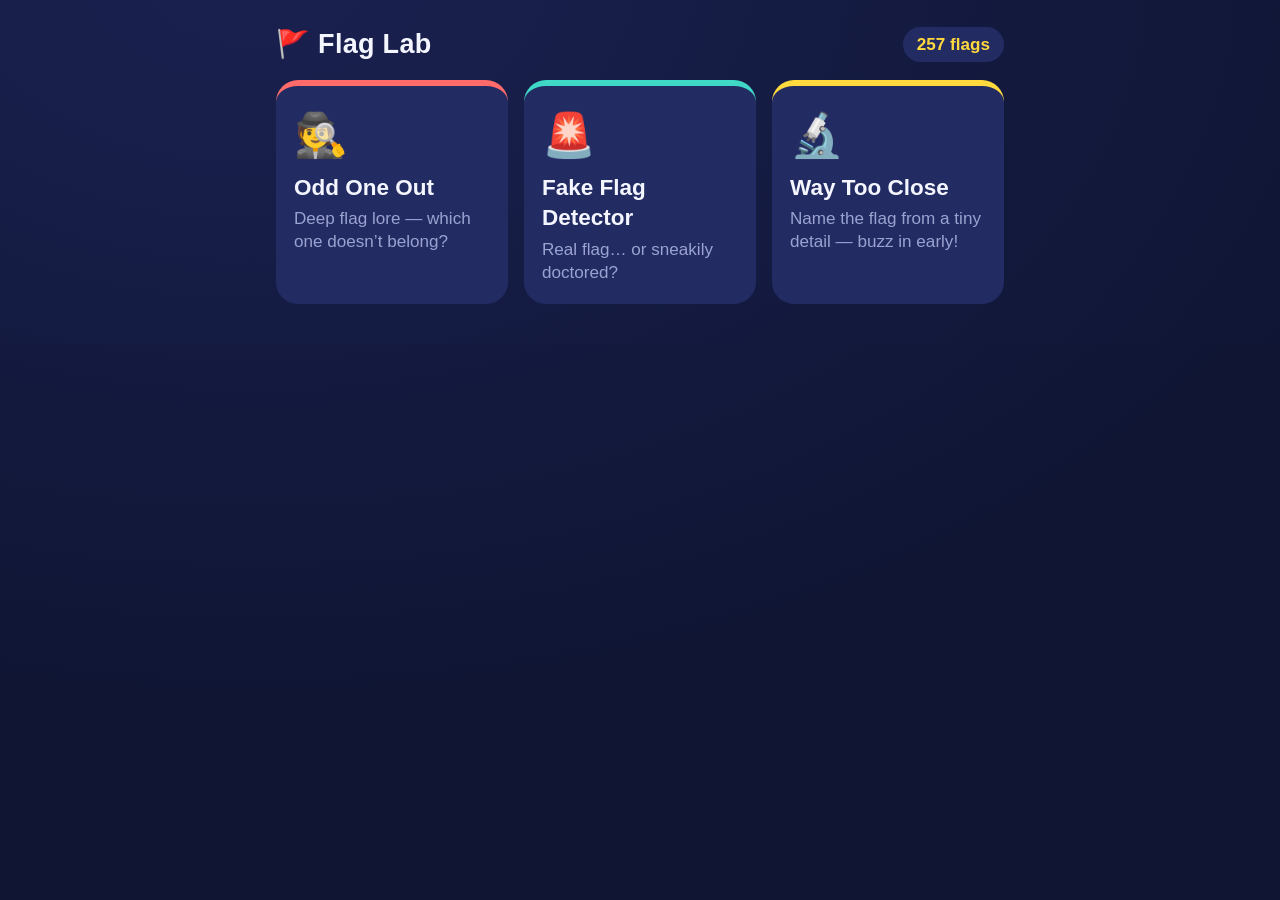
==== index.html @ dd0ff898 "Flag Lab: offline PWA of deep-lore flag games Modular launcher plus three games (Odd One Out, Fake F" ====
<!DOCTYPE html>
<html lang="en">
<head>
  <meta charset="UTF-8" />
  <meta name="viewport" content="width=device-width, initial-scale=1.0, viewport-fit=cover" />
  <title>Flag Lab</title>
  <meta name="theme-color" content="#0f1533" />
  <link rel="manifest" href="manifest.webmanifest" />
  <link rel="icon" href="icon.svg" type="image/svg+xml" />
  <link rel="apple-touch-icon" href="icon-512.png" />
  <link rel="stylesheet" href="css/style.css" />
</head>
<body>
  <div class="wrap">
    <header class="app">
      <h1>🚩 Flag Lab</h1>
      <span class="pill" id="flag-count"></span>
    </header>
    <main class="tiles" id="tiles"></main>
  </div>

  <script>const ROOT = '.';</script>
  <script src="js/common.js"></script>
  <script src="js/registry.js"></script>
  <script>
    const tiles = document.getElementById('tiles');
    for (const g of GAMES) {
      const a = el('a', 'tile');
      a.href = `games/${g.id}/index.html`;
      a.style.setProperty('--tile-color', g.color);
      a.append(
        el('span', 'emoji', g.emoji),
        el('h2', '', g.title),
        el('p', '', g.blurb),
      );
      const best = getBest(g.bestKey);
      if (best > 0) a.append(el('div', 'best', g.bestLabel(best)));
      tiles.append(a);
    }

    FLAG_NAMES.then((names) => {
      document.getElementById('flag-count').textContent =
        `${Object.keys(names).length} flags`;
    });

    if ('serviceWorker' in navigator) {
      navigator.serviceWorker.register('sw.js');
    }
  </script>
</body>
</html>
---- css/style.css ----
:root {
  --bg: #0f1533;
  --bg2: #1a2150;
  --card: #232b63;
  --card-hi: #2e3778;
  --text: #f4f6ff;
  --muted: #9aa3d0;
  --red: #ff6b6b;
  --teal: #3fd8c7;
  --yellow: #ffd93d;
  --green: #51e08a;
  --purple: #b28bff;
  --radius: 22px;
}

* { box-sizing: border-box; -webkit-tap-highlight-color: transparent; }

html, body {
  margin: 0;
  min-height: 100%;
  background: radial-gradient(1200px 800px at 20% -10%, var(--bg2), var(--bg));
  color: var(--text);
  font-family: ui-rounded, "SF Pro Rounded", -apple-system, "Segoe UI", Roboto, sans-serif;
  font-size: 18px;
  line-height: 1.35;
}

.wrap {
  max-width: 760px;
  margin: 0 auto;
  padding: 18px 16px 40px;
}

/* ---------- header ---------- */
header.app {
  display: flex;
  align-items: center;
  gap: 12px;
  padding: 8px 0 18px;
}
header.app h1 {
  font-size: 1.5rem;
  margin: 0;
  letter-spacing: 0.3px;
  flex: 1;
}
.back {
  text-decoration: none;
  color: var(--text);
  background: var(--card);
  border-radius: 14px;
  padding: 8px 14px;
  font-weight: 700;
  font-size: 1rem;
  border: 2px solid transparent;
}
.back:active { transform: scale(0.96); }
.pill {
  background: var(--card);
  border-radius: 999px;
  padding: 6px 14px;
  font-weight: 800;
  font-size: 0.95rem;
  color: var(--yellow);
  white-space: nowrap;
}

/* ---------- launcher tiles ---------- */
.tiles {
  display: grid;
  grid-template-columns: repeat(auto-fill, minmax(210px, 1fr));
  gap: 16px;
}
.tile {
  display: block;
  text-decoration: none;
  color: var(--text);
  background: var(--card);
  border-radius: var(--radius);
  padding: 20px 18px;
  border-top: 6px solid var(--tile-color, var(--teal));
  transition: transform 0.12s ease, background 0.12s ease;
}
.tile:hover { background: var(--card-hi); transform: translateY(-3px); }
.tile:active { transform: scale(0.97); }
.tile .emoji { font-size: 2.4rem; display: block; margin-bottom: 8px; }
.tile h2 { margin: 0 0 4px; font-size: 1.25rem; }
.tile p { margin: 0; color: var(--muted); font-size: 0.95rem; }
.tile .best { margin-top: 10px; font-size: 0.85rem; color: var(--yellow); font-weight: 700; }
.tile.soon { opacity: 0.45; pointer-events: none; }

/* ---------- game shared ---------- */
.prompt {
  font-size: 1.25rem;
  font-weight: 800;
  margin: 6px 0 18px;
  text-align: center;
  text-wrap: balance;
}

.choices { display: grid; grid-template-columns: 1fr 1fr; gap: 14px; }
@media (max-width: 480px) { .choices.text-only { grid-template-columns: 1fr; } }

.choice {
  background: var(--card);
  border: 3px solid transparent;
  border-radius: var(--radius);
  padding: 14px;
  color: var(--text);
  font: inherit;
  font-weight: 700;
  cursor: pointer;
  display: flex;
  flex-direction: column;
  align-items: center;
  gap: 10px;
  transition: transform 0.1s ease, border-color 0.1s ease;
}
.choice:hover { background: var(--card-hi); }
.choice:active { transform: scale(0.96); }
.choice img {
  width: 100%;
  max-width: 220px;
  aspect-ratio: 4 / 3;
  object-fit: contain;
  filter: drop-shadow(0 3px 8px rgba(0, 0, 0, 0.45));
}
.choice.correct { border-color: var(--green); background: #1d4d38; }
.choice.wrong { border-color: var(--red); background: #55283a; }
.choice:disabled { cursor: default; }
.choice:disabled:hover { background: var(--card); }
.choice.correct:disabled:hover { background: #1d4d38; }
.choice.wrong:disabled:hover { background: #55283a; }

.fact {
  background: var(--card);
  border-left: 6px solid var(--yellow);
  border-radius: 14px;
  padding: 12px 16px;
  margin: 18px 0 0;
  font-size: 1rem;
  color: var(--text);
  animation: rise 0.25s ease;
}
.fact.bad { border-left-color: var(--red); }
.fact b { color: var(--yellow); }

.big-btn {
  display: block;
  width: 100%;
  margin-top: 18px;
  background: var(--teal);
  color: #05221e;
  border: none;
  border-radius: var(--radius);
  padding: 16px;
  font: inherit;
  font-size: 1.2rem;
  font-weight: 900;
  cursor: pointer;
}
.big-btn:active { transform: scale(0.97); }
.big-btn.alt { background: var(--purple); color: #1d0f3d; }

.status-row {
  display: flex;
  justify-content: space-between;
  align-items: center;
  gap: 10px;
  margin-bottom: 14px;
  font-weight: 800;
  color: var(--muted);
}

.end-card {
  text-align: center;
  background: var(--card);
  border-radius: var(--radius);
  padding: 34px 20px;
  animation: rise 0.3s ease;
}
.end-card .big { font-size: 3rem; margin: 6px 0; }
.end-card .msg { color: var(--muted); margin-bottom: 8px; }
.end-card .record { color: var(--yellow); font-weight: 900; }

/* ---------- fake flag detector ---------- */
.flag-stage {
  background: var(--card);
  border-radius: var(--radius);
  padding: 26px 18px;
  display: flex;
  flex-direction: column;
  align-items: center;
  gap: 14px;
}
.flag-stage .country { font-size: 1.3rem; font-weight: 900; text-align: center; }
.flag-stage img {
  width: min(100%, 400px);
  aspect-ratio: 3 / 2;
  object-fit: contain;
  filter: drop-shadow(0 6px 16px rgba(0, 0, 0, 0.5));
}
.verdict-row { display: grid; grid-template-columns: 1fr 1fr; gap: 14px; margin-top: 16px; }
.verdict-row .choice { font-size: 1.3rem; padding: 18px; }

/* ---------- zoom game ---------- */
.zoom-window {
  width: min(100%, 420px);
  aspect-ratio: 4 / 3;
  margin: 0 auto 16px;
  border-radius: var(--radius);
  overflow: hidden;
  background: #000;
  border: 4px solid var(--card-hi);
  position: relative;
}
.zoom-window img {
  position: absolute;
  width: 100%;
  height: 100%;
  object-fit: cover;
  will-change: transform;
}
.zoom-meter {
  text-align: center;
  font-weight: 900;
  color: var(--yellow);
  margin-bottom: 12px;
  font-size: 1.05rem;
}

/* ---------- landscape lock ---------- */
/* Shown by CSS alone: portrait + touch device = "rotate your phone".
   Desktop windows (fine pointer) never see it. */
.rotate-overlay {
  display: none;
  position: fixed;
  inset: 0;
  z-index: 99;
  background: radial-gradient(1200px 800px at 20% -10%, var(--bg2), var(--bg));
  flex-direction: column;
  align-items: center;
  justify-content: center;
  gap: 14px;
  text-align: center;
  font-size: 1.4rem;
  font-weight: 900;
  padding: 30px;
}
.rotate-overlay .spin {
  font-size: 3.2rem;
  animation: turn 1.8s ease-in-out infinite;
}
@keyframes turn {
  0%, 25% { transform: rotate(0); }
  65%, 100% { transform: rotate(90deg); }
}
@media (orientation: portrait) and (pointer: coarse) {
  .rotate-overlay { display: flex; }
}

/* Short-and-wide phone screens (e.g. 915x412): side-by-side layouts */
@media (orientation: landscape) and (max-height: 560px) {
  html, body { font-size: 16px; }
  .wrap { max-width: 980px; padding: 8px 16px 20px; }
  header.app { padding: 2px 0 10px; }
  header.app h1 { font-size: 1.15rem; }
  .back { padding: 6px 12px; font-size: 0.9rem; }
  .status-row { margin-bottom: 8px; font-size: 0.9rem; }
  .prompt { font-size: 1.05rem; margin: 0 0 10px; }
  .fact { margin-top: 12px; font-size: 0.95rem; }
  .big-btn { margin-top: 12px; padding: 12px; font-size: 1.05rem; }
  .end-card { padding: 20px; }
  .end-card .big { font-size: 2rem; margin: 2px 0; }

  /* Odd One Out: all four options in one row */
  .g-odd .choices { grid-template-columns: repeat(4, 1fr); gap: 10px; }
  .g-odd .choices.text-only { grid-template-columns: 1fr 1fr; }
  .g-odd .choice { padding: 10px; font-size: 0.9rem; gap: 6px; }
  .g-odd .choice img { max-width: 150px; }

  /* Fake Flag Detector: flag on the left, verdict on the right */
  .g-fake #stage {
    display: grid;
    grid-template-columns: minmax(0, 1.15fr) minmax(0, 1fr);
    gap: 0 14px;
    align-items: start;
  }
  .g-fake #stage > .flag-stage:first-child { grid-column: 1; grid-row: 1 / span 8; }
  .g-fake #stage > .flag-stage:first-child img { width: min(100%, 360px); }
  .g-fake .verdict-row,
  .g-fake .fact,
  .g-fake .big-btn,
  .g-fake #stage > .flag-stage:not(:first-child) { grid-column: 2; }
  .g-fake .verdict-row { margin-top: 0; }
  .g-fake .verdict-row .choice { font-size: 1.1rem; padding: 14px; }
  .g-fake .flag-stage { padding: 16px 14px; gap: 8px; }
  .g-fake .flag-stage .country { font-size: 1.1rem; }
  .g-fake #stage > .flag-stage:not(:first-child) img { width: min(100%, 220px); }
  .g-fake .end-card { grid-column: 1 / -1; }

  /* Way Too Close: zoom window left, answers right */
  .g-zoom #stage {
    display: grid;
    grid-template-columns: minmax(0, 1fr) minmax(0, 1.1fr);
    gap: 0 14px;
    align-items: start;
  }
  .g-zoom .zoom-window {
    grid-column: 1;
    grid-row: 1;
    width: 100%;
    margin: 0 0 8px;
    aspect-ratio: auto;
    height: calc(100vh - 165px);
    min-height: 170px;
  }
  .g-zoom .zoom-meter { grid-column: 1; grid-row: 2; margin-bottom: 8px; }
  .g-zoom #stage .choices { grid-column: 2; grid-row: 1 / span 2; gap: 10px; }
  .g-zoom .choice { padding: 12px; font-size: 0.95rem; }
  .g-zoom .fact, .g-zoom .big-btn { grid-column: 2; }
  .g-zoom .end-card { grid-column: 1 / -1; }
}

@keyframes rise {
  from { opacity: 0; transform: translateY(10px); }
  to { opacity: 1; transform: none; }
}
@keyframes pop {
  0% { transform: scale(1); }
  40% { transform: scale(1.15); }
  100% { transform: scale(1); }
}
.pop { animation: pop 0.3s ease; }
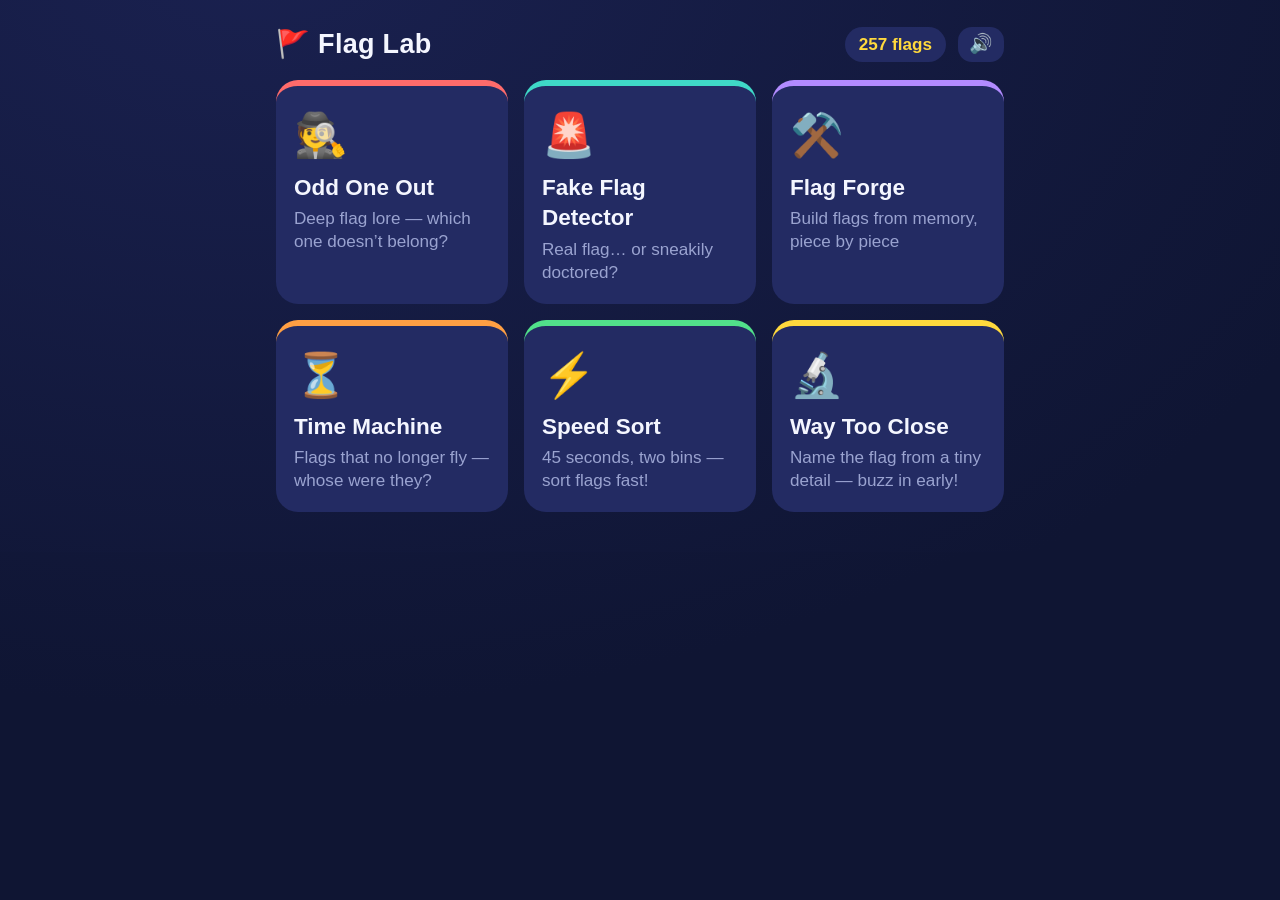
==== commit e23fb5f1: "Add Speed Sort game and synthesized music + sound effects Speed Sort: 45-second binary sorting acros" ====
--- a/index.html
+++ b/index.html
@@ -21,6 +21,7 @@
 
   <script>const ROOT = '.';</script>
   <script src="js/common.js"></script>
+  <script src="js/music.js"></script>
   <script src="js/registry.js"></script>
   <script>
     const tiles = document.getElementById('tiles');
--- a/css/style.css
+++ b/css/style.css
@@ -227,6 +227,160 @@
   color: var(--yellow);
   margin-bottom: 12px;
   font-size: 1.05rem;
+}
+
+/* ---------- music toggle ---------- */
+.music-btn {
+  background: var(--card);
+  border: none;
+  border-radius: 14px;
+  padding: 8px 11px;
+  font-size: 1.05rem;
+  cursor: pointer;
+  line-height: 1;
+}
+.music-btn:active { transform: scale(0.92); }
+
+/* ---------- speed sort ---------- */
+.timer-track {
+  height: 10px;
+  background: var(--card);
+  border-radius: 999px;
+  overflow: hidden;
+  margin-bottom: 12px;
+}
+.timer-fill {
+  height: 100%;
+  width: 100%;
+  background: linear-gradient(90deg, var(--teal), var(--yellow));
+  border-radius: 999px;
+}
+.sort-arena {
+  display: grid;
+  grid-template-columns: 1fr minmax(0, 1.3fr) 1fr;
+  gap: 12px;
+  align-items: stretch;
+}
+.bin {
+  background: var(--card);
+  border: 3px solid transparent;
+  border-radius: var(--radius);
+  color: var(--text);
+  font: inherit;
+  font-weight: 900;
+  font-size: 1.05rem;
+  padding: 12px;
+  cursor: pointer;
+  display: flex;
+  align-items: center;
+  justify-content: center;
+  text-align: center;
+  min-height: 180px;
+}
+.bin:hover { background: var(--card-hi); }
+.bin:active { transform: scale(0.96); }
+.bin.hit { border-color: var(--green); background: #1d4d38; }
+.bin.miss { border-color: var(--red); background: #55283a; }
+.sort-flag {
+  background: var(--card);
+  border-radius: var(--radius);
+  padding: 14px;
+  display: flex;
+  flex-direction: column;
+  align-items: center;
+  justify-content: center;
+  gap: 8px;
+}
+.sort-flag img {
+  width: 100%;
+  max-width: 280px;
+  aspect-ratio: 4 / 3;
+  object-fit: contain;
+  filter: drop-shadow(0 4px 10px rgba(0, 0, 0, 0.45));
+}
+.sort-name { font-weight: 900; text-align: center; }
+.sort-toast {
+  min-height: 30px;
+  text-align: center;
+  margin-top: 10px;
+  font-weight: 800;
+  color: var(--yellow);
+  opacity: 0;
+  transition: opacity 0.15s;
+}
+.sort-toast.show { opacity: 1; }
+
+/* ---------- flag forge ---------- */
+.forge-canvas {
+  background: var(--card);
+  border-radius: var(--radius);
+  padding: 14px;
+  max-width: 440px;
+  margin: 0 auto;
+}
+.forge-canvas svg {
+  display: block;
+  width: 100%;
+  border-radius: 10px;
+  filter: drop-shadow(0 4px 10px rgba(0, 0, 0, 0.45));
+}
+.forge-canvas [data-region] { cursor: pointer; }
+.forge-canvas.small { padding: 8px; max-width: none; margin: 0; }
+
+.forge-tools { margin-top: 14px; }
+.tool-row {
+  display: flex;
+  flex-wrap: wrap;
+  gap: 8px;
+  justify-content: center;
+  margin-bottom: 10px;
+}
+.tool-btn {
+  background: var(--card);
+  border: 3px solid transparent;
+  border-radius: 14px;
+  color: var(--text);
+  font: inherit;
+  font-weight: 800;
+  font-size: 0.95rem;
+  padding: 8px 12px;
+  cursor: pointer;
+}
+.tool-btn:active { transform: scale(0.94); }
+.tool-btn.active { border-color: var(--yellow); background: var(--card-hi); }
+.swatch {
+  width: 38px;
+  height: 38px;
+  border-radius: 12px;
+  border: 3px solid rgba(255, 255, 255, 0.25);
+  cursor: pointer;
+  padding: 0;
+}
+.swatch:active { transform: scale(0.92); }
+.swatch.active { border-color: var(--yellow); transform: scale(1.12); }
+
+.compare {
+  display: grid;
+  grid-template-columns: 1fr 1fr;
+  gap: 12px;
+  align-items: start;
+}
+.compare-cell {
+  background: var(--card);
+  border-radius: var(--radius);
+  padding: 10px;
+  text-align: center;
+}
+.compare-cell img {
+  width: 100%;
+  aspect-ratio: 3 / 2;
+  object-fit: contain;
+}
+.compare-label {
+  font-weight: 900;
+  color: var(--muted);
+  font-size: 0.9rem;
+  margin-bottom: 6px;
 }
 
 /* ---------- landscape lock ---------- */
@@ -320,6 +474,46 @@
   .g-zoom .choice { padding: 12px; font-size: 0.95rem; }
   .g-zoom .fact, .g-zoom .big-btn { grid-column: 2; }
   .g-zoom .end-card { grid-column: 1 / -1; }
+
+  /* Speed Sort: tighter center flag so bins stay huge */
+  .g-sort .sort-flag { padding: 10px; }
+  .g-sort .sort-flag img { max-width: 220px; }
+  .g-sort .bin { min-height: 200px; font-size: 1.1rem; }
+  .g-sort .timer-track { margin-bottom: 8px; }
+
+  /* Time Machine: flag left, questions right */
+  .g-time #stage {
+    display: grid;
+    grid-template-columns: minmax(0, 1.15fr) minmax(0, 1fr);
+    gap: 0 14px;
+    align-items: start;
+  }
+  .g-time #stage > .flag-stage { grid-column: 1; grid-row: 1 / span 8; }
+  .g-time #stage > .flag-stage img { width: min(100%, 360px); }
+  .g-time .flag-stage { padding: 16px 14px; gap: 8px; }
+  .g-time .flag-stage .country { font-size: 1.1rem; }
+  .g-time .prompt, .g-time .choices, .g-time .fact, .g-time #stage > .big-btn { grid-column: 2; }
+  .g-time .prompt { text-align: left; margin: 0 0 10px; }
+  .g-time .choices.quiz { grid-template-columns: 1fr 1fr; gap: 10px; }
+  .g-time .choices.quiz .choice { padding: 12px; font-size: 0.95rem; }
+  .g-time .end-card { grid-column: 1 / -1; }
+
+  /* Flag Forge: canvas left, toolbox right */
+  .g-forge .prompt { margin-bottom: 8px; }
+  .g-forge #stage {
+    display: grid;
+    grid-template-columns: minmax(0, 1fr) minmax(0, 1.1fr);
+    gap: 0 14px;
+    align-items: start;
+  }
+  .g-forge .prompt { grid-column: 1 / -1; }
+  .g-forge .forge-canvas { grid-column: 1; grid-row: 2; max-width: none; margin: 0; }
+  .g-forge .forge-tools { grid-column: 2; grid-row: 2 / span 2; margin-top: 0; }
+  .g-forge #stage > .big-btn { grid-column: 1; grid-row: 3; }
+  .g-forge .tool-row { justify-content: flex-start; }
+  .g-forge .compare { grid-column: 1; grid-row: 2; }
+  .g-forge .fact { grid-column: 2; grid-row: 2; margin-top: 0; }
+  .g-forge .end-card { grid-column: 1 / -1; }
 }
 
 @keyframes rise {
